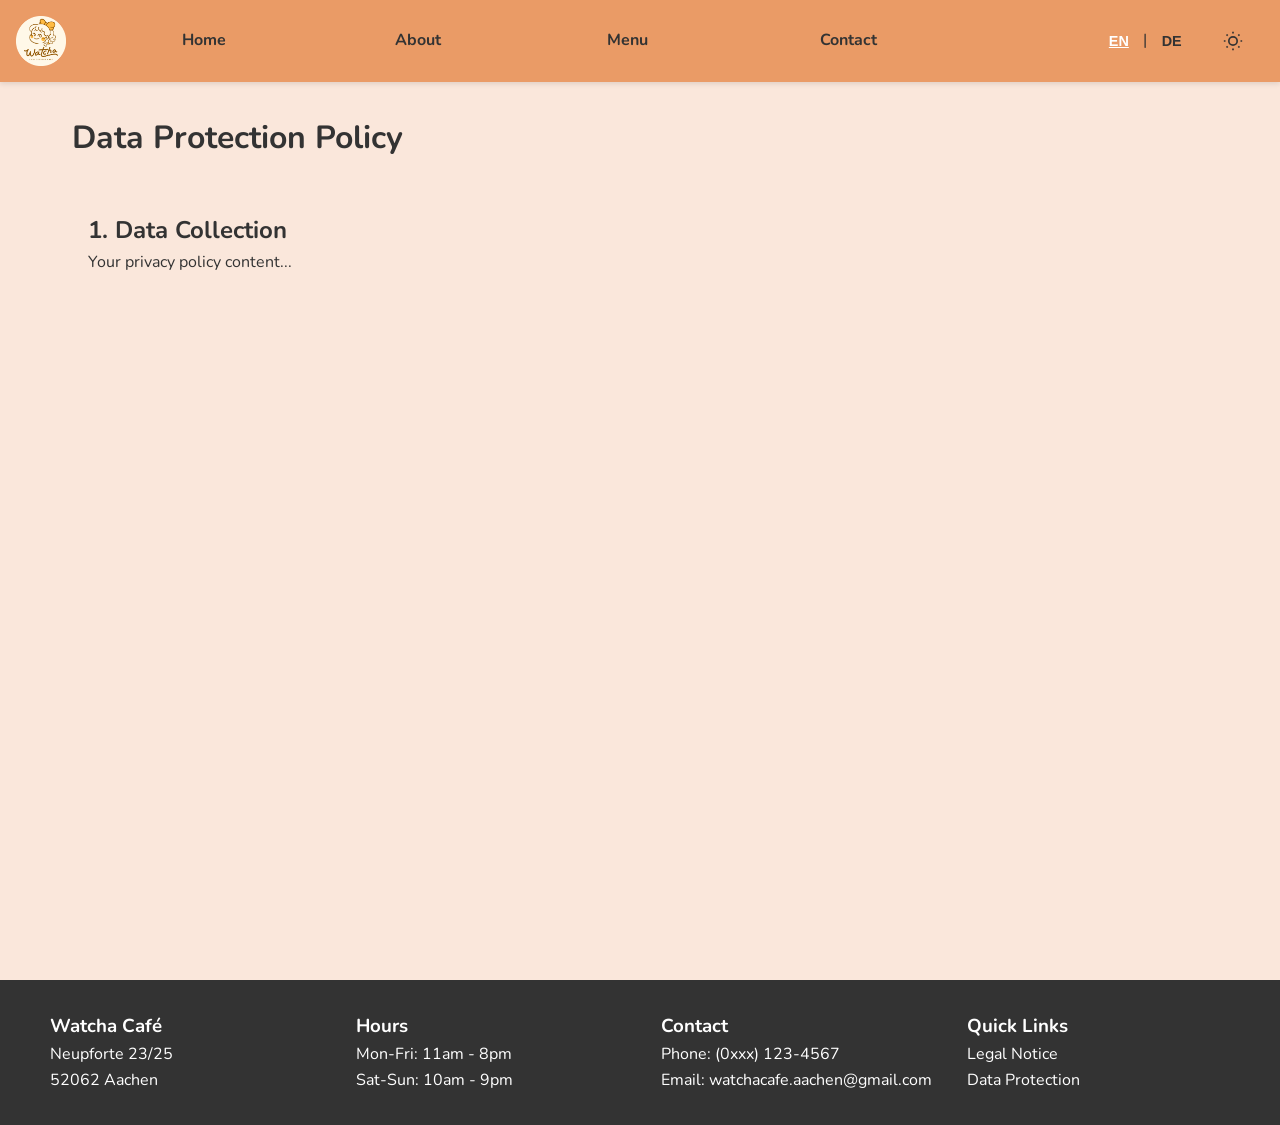
==== data_protection.html @ 5a6cb76c "add data protection and legal notice" ====
<!DOCTYPE html>
<html lang="en">
  <head>
    <meta charset="UTF-8" />
    <meta name="viewport" content="width=device-width, initial-scale=1.0" />
    <title>Data Protection - Watcha Café</title>
    <link
      href="https://fonts.googleapis.com/css2?family=Nunito:ital,wght@0,200..1000;1,200..1000&display=swap"
      rel="stylesheet"
    />
    <link rel="stylesheet" href="css/style.css" />
    <link rel="stylesheet" href="css/header.css" />
    <link rel="stylesheet" href="css/sections.css" />
    <link rel="stylesheet" href="css/footer.css" />
    <link rel="stylesheet" href="css/animation.css" />
    <link rel="stylesheet" href="css/dark_theme.css" />
    <link rel="stylesheet" href="css/responsive.css" />
  </head>
  <body>
    <header>
      <nav class="nav-container">
        <img src="images/logo_watcha.png" class="logo" />
        <div class="nav-links">
          <a href="index.html#home" data-translate="nav_home">Home</a>
          <a href="index.html#about" data-translate="nav_about">About</a>
          <a href="index.html#menu" data-translate="nav_menu">Menu</a>
          <a href="index.html#contact" data-translate="nav_contact">Contact</a>
        </div>
        <div class="controls-group">
          <div class="language-switcher">
            <button class="lang-btn active" onclick="changeLanguage('en')">
              EN
            </button>
            <span class="lang-separator">|</span>
            <button class="lang-btn" onclick="changeLanguage('de')">DE</button>
          </div>
          <button class="theme-toggle" aria-label="Toggle dark mode">
            <svg
              class="sun-icon"
              xmlns="http://www.w3.org/2000/svg"
              width="20"
              height="20"
              viewBox="0 0 24 24"
              fill="none"
              stroke="currentColor"
              stroke-width="2"
            >
              <circle cx="12" cy="12" r="5" />
              <path
                d="M12 1v2M12 21v2M4.22 4.22l1.42 1.42M18.36 18.36l1.42 1.42M1 12h2M21 12h2M4.22 19.78l1.42-1.42M18.36 5.64l1.42-1.42"
              />
            </svg>
            <svg
              class="moon-icon"
              xmlns="http://www.w3.org/2000/svg"
              width="20"
              height="20"
              viewBox="0 0 24 24"
              fill="none"
              stroke="currentColor"
              stroke-width="2"
            >
              <path d="M21 12.79A9 9 0 1 1 11.21 3 7 7 0 0 0 21 12.79z" />
            </svg>
          </button>
        </div>
        <button class="hamburger" aria-label="Menu">
          <span class="hamburger-line"></span>
          <span class="hamburger-line"></span>
          <span class="hamburger-line"></span>
        </button>
      </nav>
    </header>

    <main class="main_additional_page">
      <div class="container_additional_page">
        <h1>Data Protection Policy</h1>
        <section>
          <h2>1. Data Collection</h2>
          <p>Your privacy policy content...</p>
        </section>
      </div>
    </main>

    <footer>
      <div class="footer_content">
        <div class="footer_address">
          <h3>Watcha Café</h3>
          <p>Neupforte 23/25<br />52062 Aachen</p>
        </div>
        <div class="footer_hours">
          <h3 data-translate="footer_hours_title">Hours</h3>
          <p>
            <span data-translate="footer_hours_weekday">Mon-Fri</span>: 11am -
            8pm
            <br />
            <span data-translate="footer_hours_weekend">Sat-Sun</span>: 10am -
            9pm
          </p>
        </div>
        <div class="footer_contact">
          <h3 data-translate="contact_title">Contact</h3>
          <p>
            <span data-translate="contact_phone">Phone</span>: (0xxx) 123-4567
            <br />
            Email: watchacafe.aachen@gmail.com
          </p>
        </div>
        <div class="footer_quick_links">
            <h3 data-translate="footer_quick_links">Quick Links</h3>
            <p>
              <a href="legal_notice.html" data-translate="footer_legal_notice" class="footer_links">Legal Notice</a>
              <br />
              <a href="data_protection.html" data-translate="footer_data_protection" class="footer_links">Data Protection</a>
            </p>
        </div>
      </div>
    </footer>
    <script type="module" src="js/translations.js"></script>
    <script type="module" src="js/main.js"></script>
  </body>
</html>
---- css/style.css ----
* {
  margin: 0;
  padding: 0;
  box-sizing: border-box;
}

/* Light mode (default) colors */
:root {
  --background-color: #ffffff;
  --text-color: #333333;

  --header-bg: hsl(24, 76%, 66%);
  --header-text: #333333;
  --header-hover: #ffffff;

  --menu-item-bg: #ffffff;
  --menu-item-price: #e27b2e;

  --section-alt-bg: hsl(24, 76%, 92%);

  --footer-bg: #333333;
  --footer-text: #ffffff;
}

html {
  scroll-behavior: smooth;
  scroll-padding-top: 60px;
}

body {
  font-family: "Nunito", Arial, sans-serif;
  line-height: 1.6;
  background-color: var(--background-color);
  color: var(--text-color);
  transition: background-color 0.3s, color 0.3s;
}
---- css/header.css ----
header {
  position: fixed;
  top: 0;
  width: 100%;
  background: var(--header-bg);
  box-shadow: 0 2px 5px rgba(0, 0, 0, 0.1);
  z-index: 1000;
  margin-bottom: 0;
}

.controls-group {
  display: flex;
  align-items: center;
  gap: 1rem;
  margin-left: auto;
  margin-right: 0.8rem;
}

/* Language switcher styles */
.language-switcher {
  display: flex;
  align-items: center;
  gap: 0.5rem;
  margin-left: auto;
  padding-right: 1rem;
}

.lang-btn {
  background: none;
  border: none;
  font-size: 0.9rem;
  font-weight: bold;
  color: #333;
  cursor: pointer;
  padding: 0.2rem 0.4rem;
  transition: color 0.2s ease;
}

.lang-btn:hover {
  color: white;
}

.lang-btn.active {
  color: white;
  text-decoration: underline;
}

.lang-separator {
  color: #333;
}

/* Theme Toggle Button */
.theme-toggle {
  background: none;
  border: none;
  padding: 0.5rem;
  cursor: pointer;
  color: var(--header-text);
  display: flex;
  align-items: center;
  justify-content: center;
}

.theme-toggle .sun-icon,
.theme-toggle .moon-icon {
  transition: transform 0.3s;
}

.nav-container {
  max-width: 1300px;
  margin: 0 auto;
  padding: 1rem;
  display: flex;
  justify-content: space-between;
  align-items: center;
  position: relative;
  /* gap: 2rem; */
}

.logo {
  height: 50px;
}

.nav-links {
  display: flex;
  align-items: center;
  transition: all 0.1s ease-in-out;
}

.nav-links a {
  min-width: 110px;
  text-decoration: none;
  color: var(--header-text);
  font-weight: bold;
  transition: color 0.1s;
}

.nav-links a:hover {
  color: var(--header-hover);
}

/* for large screens */
@media (min-width: 769px) {
  .nav-links {
    position: absolute;
    left: 13%;
    gap: clamp(4rem, 8vw, 9rem);
  }

  .nav-links a {
    padding: 0.5rem 1rem; /* Equal padding around links */
    white-space: nowrap; /* Prevents text wrapping */
  }

  .language-switcher {
    padding-right: 0.7rem;
  }
}

/* for medium screens */
@media (min-width: 769px) and (max-width: 1100px) {
  .nav-links {
    position: absolute;
    left: 13%;
    gap: clamp(0.2rem, 1.5vw, 1rem);
  }
}

/* Hamburger menu */
.hamburger {
  display: none; /* Hidden by default on desktop */
  background: none;
  border: none;
  cursor: pointer;
  padding: 0;
  width: 28px;
  height: 20px;
  position: relative;
  z-index: 1002; /* Ensure it stays above the menu */
}

.hamburger-line {
  display: block;
  width: 100%;
  height: 2px;
  background-color: #333;
  position: absolute;
  left: 0;
  transition: all 0.25s ease-in-out;
}

/* Position each line */
.hamburger-line:nth-child(1) {
  top: 0;
}

.hamburger-line:nth-child(2) {
  top: 50%;
  transform: translateY(-50%);
}

.hamburger-line:nth-child(3) {
  bottom: 0;
}

/* Animation for the X state */
.hamburger.active .hamburger-line:nth-child(1) {
  transform: translateY(9px) rotate(45deg); /* height / 2 - 1 */
}

.hamburger.active .hamburger-line:nth-child(2) {
  opacity: 0;
}

.hamburger.active .hamburger-line:nth-child(3) {
  transform: translateY(-9px) rotate(-45deg);
}
---- css/sections.css ----
/* Main content styles */
main {
  min-height: 100vh;
  margin-top: 80px;
}

.main_additional_page {
  background: var(--section-alt-bg);
}

section {
  padding: 3rem 1rem;
}

.container {
  max-width: 1200px;
  margin: 0 auto;
}

.container_additional_page {
  max-width: 1200px;
  margin: 0 auto;
  padding: 2rem 2rem;
}

section > .container > p {
  margin-top: 20px;
  margin-left: 15px;
}

section > .container > h2 {
  margin-left: 15px;
}

/* Home section */
#home {
  background: url("/images/cafe.jpg") center/cover;
  opacity: 50%;
  height: 80vh;
  display: flex;
  align-items: center;
  justify-content: center;
  color: white;
  text-align: center;
  text-shadow: 2px 2px 4px rgba(0, 0, 0, 0.5);
}

/* About section */
#about {
  background: var(--section-alt-bg);
}

/* Contact section */
#contact {
  background: var(--section-alt-bg);
}

.contact-grid {
  display: grid;
  grid-template-columns: 1fr 1fr;
  gap: 2rem;
  padding: 0 1rem;
}

.contact-info p {
  margin-top: 20px;
}

.map-container {
  height: 400px;
  overflow: hidden;
  border-radius: 8px;
  width: 100%;
}

.map-container iframe {
  width: 100%;
  height: 100%;
  display: block;
}
---- css/footer.css ----
/* Footer styles */
footer {
  background: var(--footer-bg);
  color: var(--footer-text);
  padding: 2rem 1rem;
}

.footer_content {
  max-width: 1200px;
  margin: 0 auto;
  padding-left: 10px;
  display: grid;
  grid-template-columns: repeat(auto-fit, minmax(250px, 1fr));
  gap: 2rem;
}

.footer_links {
  text-decoration: none;
  color: var(--footer-text);
  border-bottom: 1px solid transparent;
  transition: color 0.3s ease, border-color 0.3s ease;
}

.footer_links:hover {
  color: hsl(24, 76%, 66%);
  border-bottom-color: hsl(24, 76%, 66%);
}
---- css/animation.css ----
.fade-in {
    opacity: 0;
    transform: translateY(20px);
    transition: opacity 0.5s ease-out, transform 0.5s ease-out;
}

.fade-in.visible {
    opacity: 1;
    transform: translateY(0);
}

.fade-in.fade-out {
    opacity: 0;
    transform: translateY(-20px);
}
---- css/dark_theme.css ----
[data-theme="dark"] {
  --background-color: #1a1a1a;
  --text-color: #ffffff;

  --header-bg: hsl(24, 56%, 46%);
  --header-text: #ffffff;
  --header-hover: #e0e0e0;

  --menu-item-bg: #2d2d2d;
  --menu-item-price: #ff9f5a;

  --section-alt-bg: #262626;

  --footer-bg: #1a1a1a;
  --footer-text: #ffffff;
}

[data-theme="dark"] .sun-icon {
  display: none;
}

[data-theme="light"] .moon-icon {
  display: none;
}
---- css/responsive.css ----
@media (max-width: 768px) {
  .nav-links {
    display: none;
  }

  .controls-group {
    margin-right: 1rem;
  }

  .controls-group .theme-toggle {
    margin-right: 1rem;
  }

  .hamburger {
    display: block;
  }

  .nav-links.active {
    display: flex;
    flex-direction: column;
    position: absolute;
    top: 100%;
    left: 0;
    right: 0;
    background-color: hsl(24, 76%, 70%);
    height: calc(100vh - 80px);
    padding: 0;
    box-shadow: 0 2px 5px rgba(0, 0, 0, 0.1);
    transform: none;
    align-items: center;
    gap: 0rem;
  }

  .nav-links.active a {
    width: 100%; 
    height: 25%;
    display: flex;
    justify-content: center;
    align-items: center;
    transition: all 0.3s ease;
    position: relative;
  }

  .nav-links.active a:hover {
    background-color: hsla(24, 76%, 60%, 1); /* Semi-transparent white */
    color: white;
  }

  .nav-links.active a:active {
    background-color: hsla(24, 76%, 30%, 1);
    transform: scale(0.98);
  }

  .contact-grid {
    grid-template-columns: 1fr;
  }
}
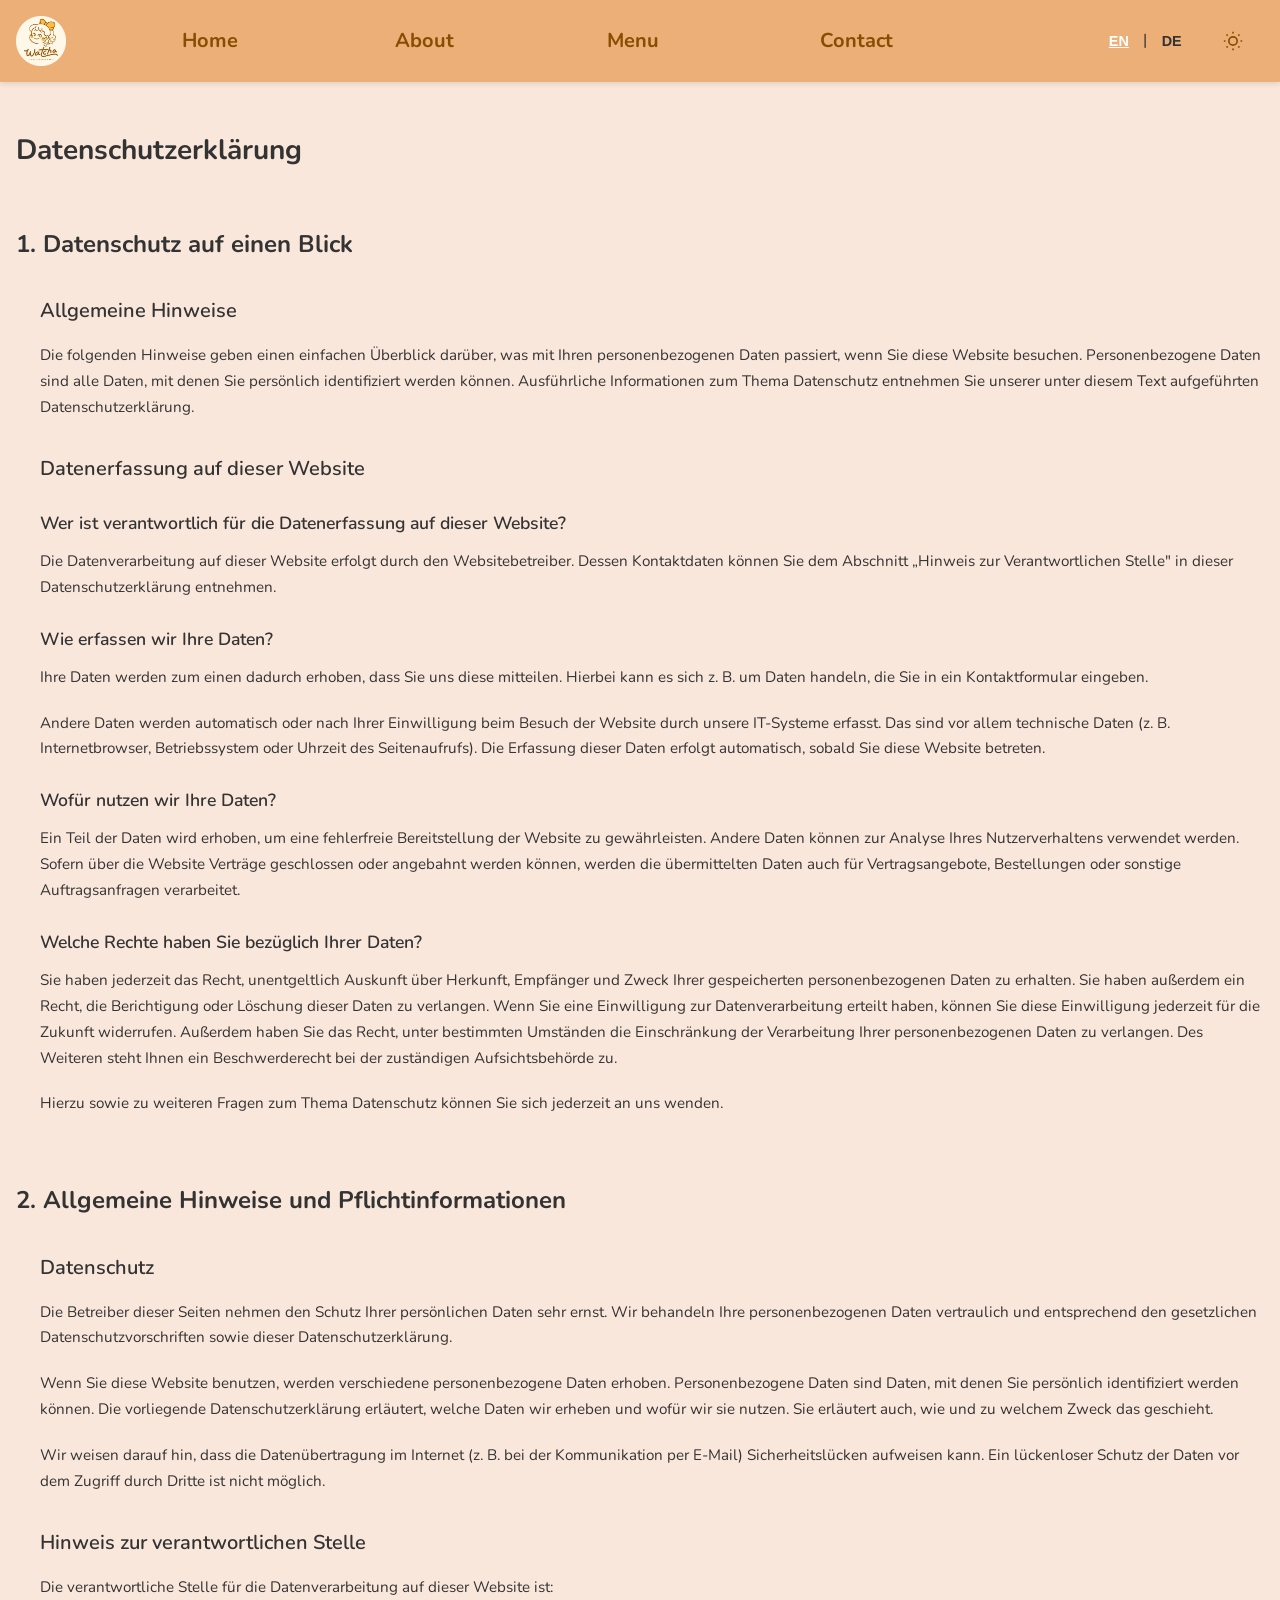
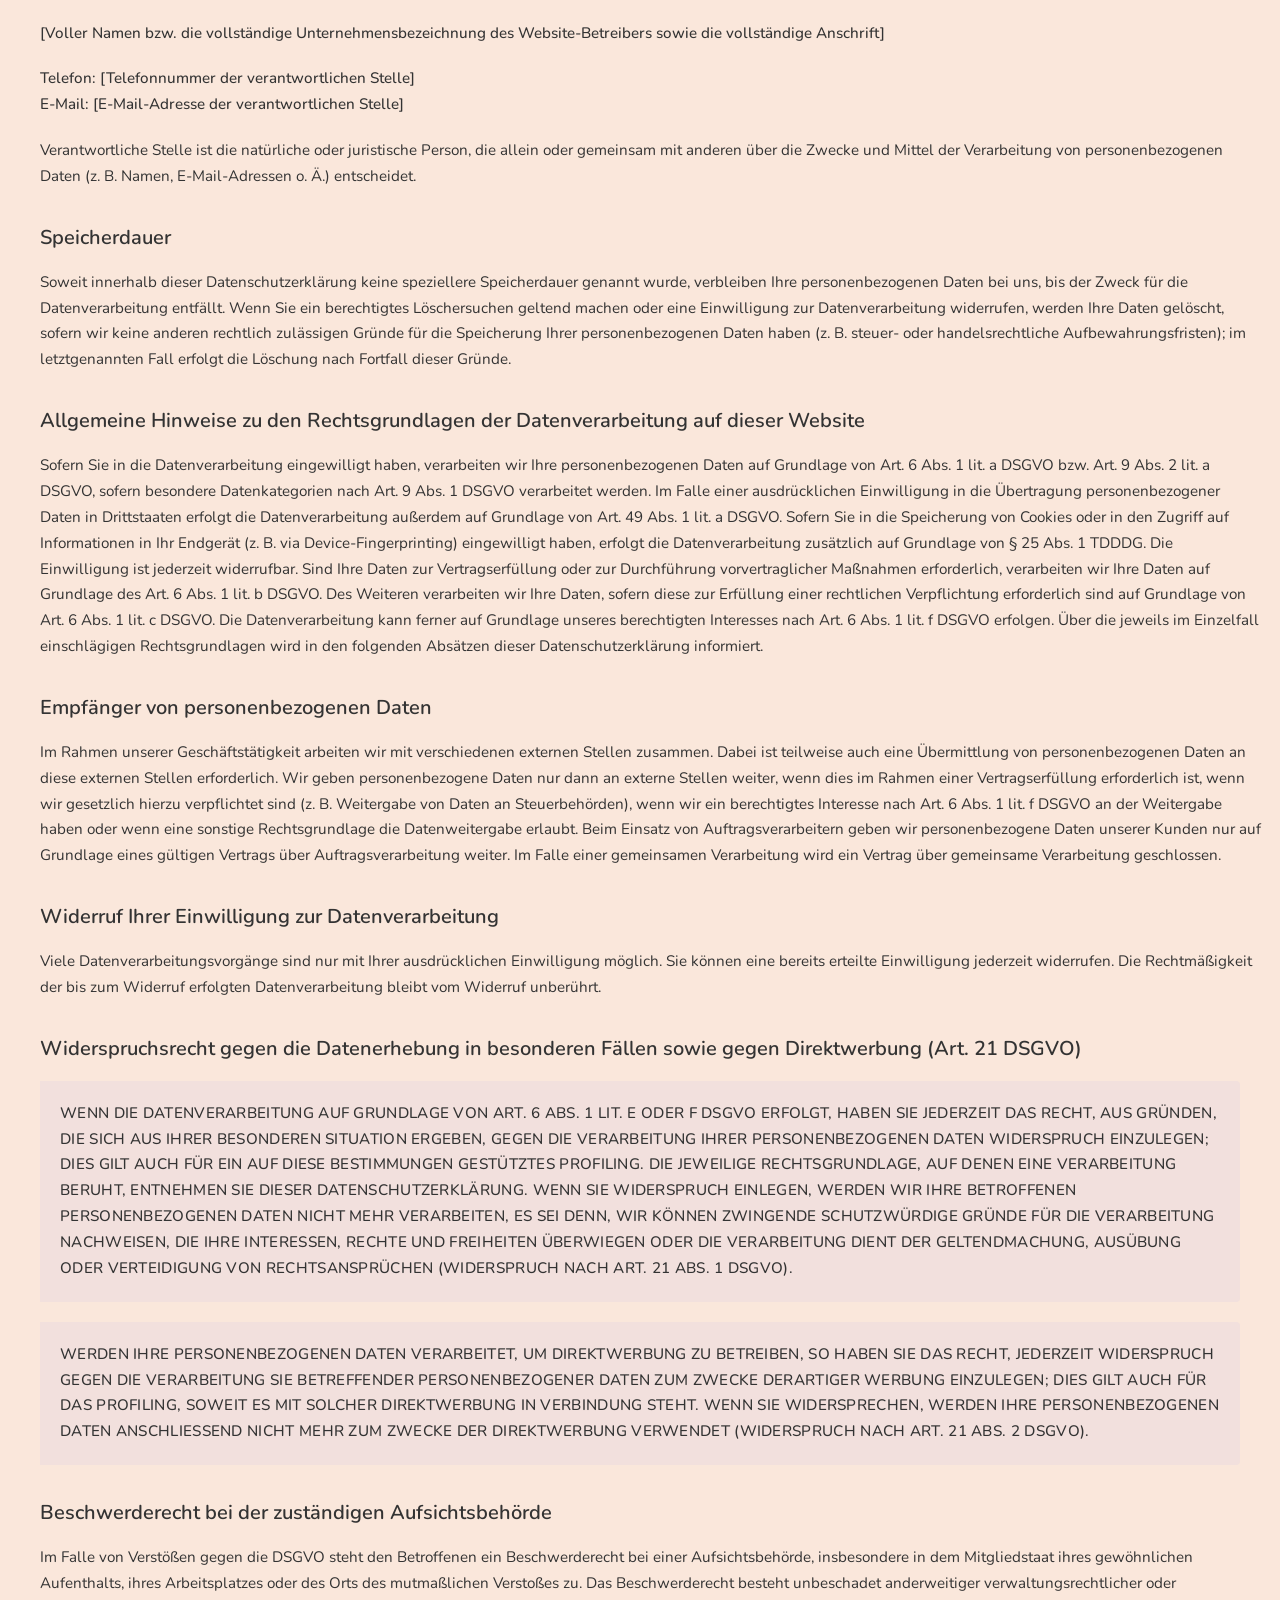
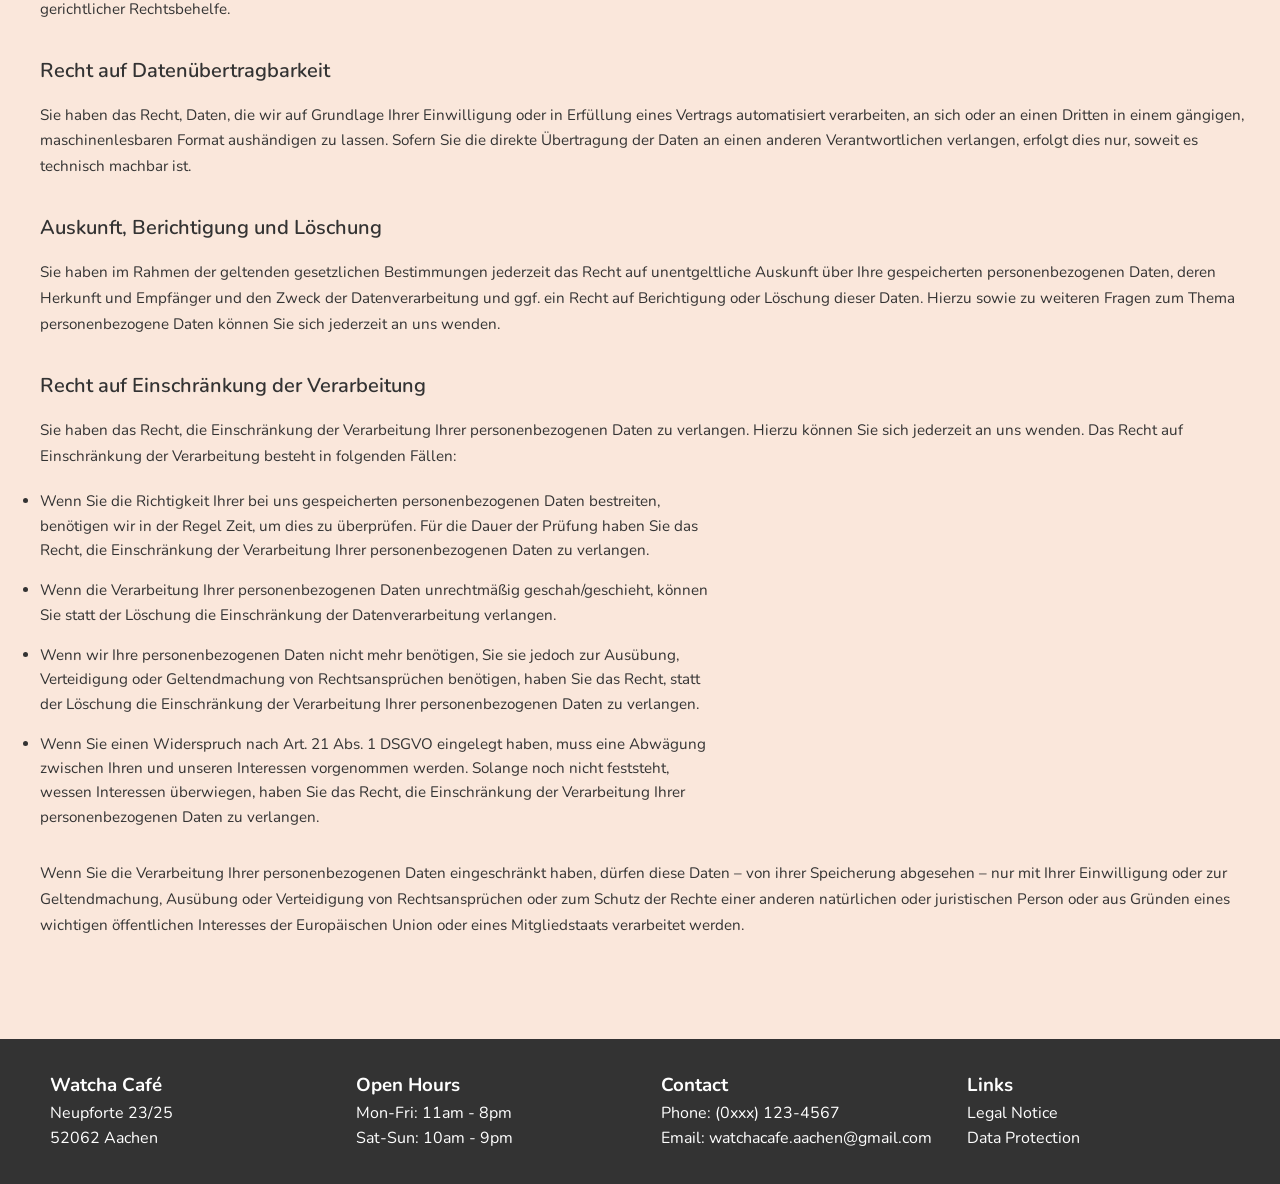
==== commit 2d5b578d: "add text for legal_notice and data_protection, beautify" ====
--- a/data_protection.html
+++ b/data_protection.html
@@ -15,6 +15,7 @@
     <link rel="stylesheet" href="css/animation.css" />
     <link rel="stylesheet" href="css/dark_theme.css" />
     <link rel="stylesheet" href="css/responsive.css" />
+    <link rel="stylesheet" href="css/legal_content.css" />
   </head>
   <body>
     <header>
@@ -28,9 +29,7 @@
         </div>
         <div class="controls-group">
           <div class="language-switcher">
-            <button class="lang-btn active" onclick="changeLanguage('en')">
-              EN
-            </button>
+            <button class="lang-btn active" onclick="changeLanguage('en')">EN</button>
             <span class="lang-separator">|</span>
             <button class="lang-btn" onclick="changeLanguage('de')">DE</button>
           </div>
@@ -72,13 +71,249 @@
       </nav>
     </header>
 
-    <main class="main_additional_page">
-      <div class="container_additional_page">
-        <h1>Data Protection Policy</h1>
-        <section>
-          <h2>1. Data Collection</h2>
-          <p>Your privacy policy content...</p>
-        </section>
+    <main class="legal-main">
+      <div class="legal-container">
+        <h1 class="legal-title">Datenschutzerklärung</h1>
+        <h2 class="legal-heading">1. Datenschutz auf einen Blick</h2>
+        <h3 class="legal-subheading">Allgemeine Hinweise</h3>
+        <p class="legal-text">
+          Die folgenden Hinweise geben einen einfachen Überblick darüber, was mit
+          Ihren personenbezogenen Daten passiert, wenn Sie diese Website besuchen.
+          Personenbezogene Daten sind alle Daten, mit denen Sie persönlich
+          identifiziert werden können. Ausführliche Informationen zum Thema
+          Datenschutz entnehmen Sie unserer unter diesem Text aufgeführten
+          Datenschutzerklärung.
+        </p>
+        <h3 class="legal-subheading">Datenerfassung auf dieser Website</h3>
+        <h4 class="legal-mini-heading">Wer ist verantwortlich für die Datenerfassung auf dieser Website?</h4>
+        <p class="legal-text">
+          Die Datenverarbeitung auf dieser Website erfolgt durch den
+          Websitebetreiber. Dessen Kontaktdaten können Sie dem Abschnitt „Hinweis
+          zur Verantwortlichen Stelle" in dieser Datenschutzerklärung entnehmen.
+        </p>
+        <h4 class="legal-mini-heading">Wie erfassen wir Ihre Daten?</h4>
+        <p class="legal-text">
+          Ihre Daten werden zum einen dadurch erhoben, dass Sie uns diese mitteilen.
+          Hierbei kann es sich z. B. um Daten handeln, die Sie in ein Kontaktformular
+          eingeben.
+        </p>
+        <p class="legal-text">
+          Andere Daten werden automatisch oder nach Ihrer Einwilligung beim Besuch
+          der Website durch unsere IT-Systeme erfasst. Das sind vor allem technische
+          Daten (z. B. Internetbrowser, Betriebssystem oder Uhrzeit des
+          Seitenaufrufs). Die Erfassung dieser Daten erfolgt automatisch, sobald Sie
+          diese Website betreten.
+        </p>
+        <h4 class="legal-mini-heading">Wofür nutzen wir Ihre Daten?</h4>
+        <p class="legal-text">
+          Ein Teil der Daten wird erhoben, um eine fehlerfreie Bereitstellung der
+          Website zu gewährleisten. Andere Daten können zur Analyse Ihres
+          Nutzerverhaltens verwendet werden. Sofern über die Website Verträge
+          geschlossen oder angebahnt werden können, werden die übermittelten Daten
+          auch für Vertragsangebote, Bestellungen oder sonstige Auftragsanfragen
+          verarbeitet.
+        </p>
+        <h4 class="legal-mini-heading">Welche Rechte haben Sie bezüglich Ihrer Daten?</h4>
+        <p class="legal-text">
+          Sie haben jederzeit das Recht, unentgeltlich Auskunft über Herkunft,
+          Empfänger und Zweck Ihrer gespeicherten personenbezogenen Daten zu
+          erhalten. Sie haben außerdem ein Recht, die Berichtigung oder Löschung
+          dieser Daten zu verlangen. Wenn Sie eine Einwilligung zur
+          Datenverarbeitung erteilt haben, können Sie diese Einwilligung jederzeit
+          für die Zukunft widerrufen. Außerdem haben Sie das Recht, unter bestimmten
+          Umständen die Einschränkung der Verarbeitung Ihrer personenbezogenen Daten
+          zu verlangen. Des Weiteren steht Ihnen ein Beschwerderecht bei der
+          zuständigen Aufsichtsbehörde zu.
+        </p>
+        <p class="legal-text">
+          Hierzu sowie zu weiteren Fragen zum Thema Datenschutz können Sie sich
+          jederzeit an uns wenden.
+        </p>
+        <h2 class="legal-heading">2. Allgemeine Hinweise und Pflichtinformationen</h2>
+        <h3 class="legal-subheading">Datenschutz</h3>
+        <p class="legal-text">
+          Die Betreiber dieser Seiten nehmen den Schutz Ihrer persönlichen Daten
+          sehr ernst. Wir behandeln Ihre personenbezogenen Daten vertraulich und
+          entsprechend den gesetzlichen Datenschutzvorschriften sowie dieser
+          Datenschutzerklärung.
+        </p>
+        <p class="legal-text">
+          Wenn Sie diese Website benutzen, werden verschiedene personenbezogene
+          Daten erhoben. Personenbezogene Daten sind Daten, mit denen Sie persönlich
+          identifiziert werden können. Die vorliegende Datenschutzerklärung
+          erläutert, welche Daten wir erheben und wofür wir sie nutzen. Sie erläutert
+          auch, wie und zu welchem Zweck das geschieht.
+        </p>
+        <p class="legal-text">
+          Wir weisen darauf hin, dass die Datenübertragung im Internet (z. B. bei der
+          Kommunikation per E-Mail) Sicherheitslücken aufweisen kann. Ein lückenloser
+          Schutz der Daten vor dem Zugriff durch Dritte ist nicht möglich.
+        </p>
+        <h3 class="legal-subheading">Hinweis zur verantwortlichen Stelle</h3>
+        <p class="legal-text">
+          Die verantwortliche Stelle für die Datenverarbeitung auf dieser Website
+          ist:
+        </p>
+        <p class="legal-contact-info">
+          [Voller Namen bzw. die vollständige Unternehmensbezeichnung des
+          Website-Betreibers sowie die vollständige Anschrift]
+        </p>
+        <p class="legal-contact-info">
+          Telefon: [Telefonnummer der verantwortlichen Stelle]
+          <br />
+          E-Mail: [E-Mail-Adresse der verantwortlichen Stelle]
+        </p>
+        <p class="legal-text">
+          Verantwortliche Stelle ist die natürliche oder juristische Person, die
+          allein oder gemeinsam mit anderen über die Zwecke und Mittel der
+          Verarbeitung von personenbezogenen Daten (z. B. Namen, E-Mail-Adressen o.
+          Ä.) entscheidet.
+        </p>
+        <h3 class="legal-subheading">Speicherdauer</h3>
+        <p class="legal-text">
+          Soweit innerhalb dieser Datenschutzerklärung keine speziellere Speicherdauer
+          genannt wurde, verbleiben Ihre personenbezogenen Daten bei uns, bis der
+          Zweck für die Datenverarbeitung entfällt. Wenn Sie ein berechtigtes
+          Löschersuchen geltend machen oder eine Einwilligung zur Datenverarbeitung
+          widerrufen, werden Ihre Daten gelöscht, sofern wir keine anderen rechtlich
+          zulässigen Gründe für die Speicherung Ihrer personenbezogenen Daten haben
+          (z. B. steuer- oder handelsrechtliche Aufbewahrungsfristen); im
+          letztgenannten Fall erfolgt die Löschung nach Fortfall dieser Gründe.
+        </p>
+        <h3 class="legal-subheading">Allgemeine Hinweise zu den Rechtsgrundlagen der Datenverarbeitung auf dieser Website</h3>
+        <p class="legal-text">
+          Sofern Sie in die Datenverarbeitung eingewilligt haben, verarbeiten wir Ihre
+          personenbezogenen Daten auf Grundlage von Art. 6 Abs. 1 lit. a DSGVO bzw.
+          Art. 9 Abs. 2 lit. a DSGVO, sofern besondere Datenkategorien nach Art. 9
+          Abs. 1 DSGVO verarbeitet werden. Im Falle einer ausdrücklichen Einwilligung
+          in die Übertragung personenbezogener Daten in Drittstaaten erfolgt die
+          Datenverarbeitung außerdem auf Grundlage von Art. 49 Abs. 1 lit. a DSGVO.
+          Sofern Sie in die Speicherung von Cookies oder in den Zugriff auf
+          Informationen in Ihr Endgerät (z. B. via Device-Fingerprinting) eingewilligt
+          haben, erfolgt die Datenverarbeitung zusätzlich auf Grundlage von § 25 Abs.
+          1 TDDDG. Die Einwilligung ist jederzeit widerrufbar. Sind Ihre Daten zur
+          Vertragserfüllung oder zur Durchführung vorvertraglicher Maßnahmen
+          erforderlich, verarbeiten wir Ihre Daten auf Grundlage des Art. 6 Abs. 1
+          lit. b DSGVO. Des Weiteren verarbeiten wir Ihre Daten, sofern diese zur
+          Erfüllung einer rechtlichen Verpflichtung erforderlich sind auf Grundlage
+          von Art. 6 Abs. 1 lit. c DSGVO. Die Datenverarbeitung kann ferner auf
+          Grundlage unseres berechtigten Interesses nach Art. 6 Abs. 1 lit. f DSGVO
+          erfolgen. Über die jeweils im Einzelfall einschlägigen Rechtsgrundlagen
+          wird in den folgenden Absätzen dieser Datenschutzerklärung informiert.
+        </p>
+        <h3 class="legal-subheading">Empfänger von personenbezogenen Daten</h3>
+        <p class="legal-text">
+          Im Rahmen unserer Geschäftstätigkeit arbeiten wir mit verschiedenen externen
+          Stellen zusammen. Dabei ist teilweise auch eine Übermittlung von
+          personenbezogenen Daten an diese externen Stellen erforderlich. Wir geben
+          personenbezogene Daten nur dann an externe Stellen weiter, wenn dies im
+          Rahmen einer Vertragserfüllung erforderlich ist, wenn wir gesetzlich hierzu
+          verpflichtet sind (z. B. Weitergabe von Daten an Steuerbehörden), wenn wir
+          ein berechtigtes Interesse nach Art. 6 Abs. 1 lit. f DSGVO an der Weitergabe
+          haben oder wenn eine sonstige Rechtsgrundlage die Datenweitergabe erlaubt.
+          Beim Einsatz von Auftragsverarbeitern geben wir personenbezogene Daten
+          unserer Kunden nur auf Grundlage eines gültigen Vertrags über
+          Auftragsverarbeitung weiter. Im Falle einer gemeinsamen Verarbeitung wird
+          ein Vertrag über gemeinsame Verarbeitung geschlossen.
+        </p>
+        <h3 class="legal-subheading">Widerruf Ihrer Einwilligung zur Datenverarbeitung</h3>
+        <p class="legal-text">
+          Viele Datenverarbeitungsvorgänge sind nur mit Ihrer ausdrücklichen
+          Einwilligung möglich. Sie können eine bereits erteilte Einwilligung
+          jederzeit widerrufen. Die Rechtmäßigkeit der bis zum Widerruf erfolgten
+          Datenverarbeitung bleibt vom Widerruf unberührt.
+        </p>
+        <h3 class="legal-subheading">Widerspruchsrecht gegen die Datenerhebung in besonderen Fällen sowie gegen Direktwerbung (Art. 21 DSGVO)</h3>
+        <p class="legal-text legal-highlighted">
+          WENN DIE DATENVERARBEITUNG AUF GRUNDLAGE VON ART. 6 ABS. 1 LIT. E ODER F
+          DSGVO ERFOLGT, HABEN SIE JEDERZEIT DAS RECHT, AUS GRÜNDEN, DIE SICH AUS
+          IHRER BESONDEREN SITUATION ERGEBEN, GEGEN DIE VERARBEITUNG IHRER
+          PERSONENBEZOGENEN DATEN WIDERSPRUCH EINZULEGEN; DIES GILT AUCH FÜR EIN AUF
+          DIESE BESTIMMUNGEN GESTÜTZTES PROFILING. DIE JEWEILIGE RECHTSGRUNDLAGE, AUF
+          DENEN EINE VERARBEITUNG BERUHT, ENTNEHMEN SIE DIESER DATENSCHUTZERKLÄRUNG.
+          WENN SIE WIDERSPRUCH EINLEGEN, WERDEN WIR IHRE BETROFFENEN PERSONENBEZOGENEN
+          DATEN NICHT MEHR VERARBEITEN, ES SEI DENN, WIR KÖNNEN ZWINGENDE
+          SCHUTZWÜRDIGE GRÜNDE FÜR DIE VERARBEITUNG NACHWEISEN, DIE IHRE INTERESSEN,
+          RECHTE UND FREIHEITEN ÜBERWIEGEN ODER DIE VERARBEITUNG DIENT DER
+          GELTENDMACHUNG, AUSÜBUNG ODER VERTEIDIGUNG VON RECHTSANSPRÜCHEN (WIDERSPRUCH
+          NACH ART. 21 ABS. 1 DSGVO).
+        </p>
+        <p class="legal-text legal-highlighted">
+          WERDEN IHRE PERSONENBEZOGENEN DATEN VERARBEITET, UM DIREKTWERBUNG ZU
+          BETREIBEN, SO HABEN SIE DAS RECHT, JEDERZEIT WIDERSPRUCH GEGEN DIE
+          VERARBEITUNG SIE BETREFFENDER PERSONENBEZOGENER DATEN ZUM ZWECKE DERARTIGER
+          WERBUNG EINZULEGEN; DIES GILT AUCH FÜR DAS PROFILING, SOWEIT ES MIT SOLCHER
+          DIREKTWERBUNG IN VERBINDUNG STEHT. WENN SIE WIDERSPRECHEN, WERDEN IHRE
+          PERSONENBEZOGENEN DATEN ANSCHLIESSEND NICHT MEHR ZUM ZWECKE DER
+          DIREKTWERBUNG VERWENDET (WIDERSPRUCH NACH ART. 21 ABS. 2 DSGVO).
+        </p>
+        <h3 class="legal-subheading">Beschwerderecht bei der zuständigen Aufsichtsbehörde</h3>
+        <p class="legal-text">
+          Im Falle von Verstößen gegen die DSGVO steht den Betroffenen ein
+          Beschwerderecht bei einer Aufsichtsbehörde, insbesondere in dem Mitgliedstaat
+          ihres gewöhnlichen Aufenthalts, ihres Arbeitsplatzes oder des Orts des
+          mutmaßlichen Verstoßes zu. Das Beschwerderecht besteht unbeschadet
+          anderweitiger verwaltungsrechtlicher oder gerichtlicher Rechtsbehelfe.
+        </p>
+        <h3 class="legal-subheading">Recht auf Datenübertragbarkeit</h3>
+        <p class="legal-text">
+          Sie haben das Recht, Daten, die wir auf Grundlage Ihrer Einwilligung oder in
+          Erfüllung eines Vertrags automatisiert verarbeiten, an sich oder an einen
+          Dritten in einem gängigen, maschinenlesbaren Format aushändigen zu lassen.
+          Sofern Sie die direkte Übertragung der Daten an einen anderen
+          Verantwortlichen verlangen, erfolgt dies nur, soweit es technisch machbar
+          ist.
+        </p>
+        <h3 class="legal-subheading">Auskunft, Berichtigung und Löschung</h3>
+        <p class="legal-text">
+          Sie haben im Rahmen der geltenden gesetzlichen Bestimmungen jederzeit das
+          Recht auf unentgeltliche Auskunft über Ihre gespeicherten personenbezogenen
+          Daten, deren Herkunft und Empfänger und den Zweck der Datenverarbeitung und
+          ggf. ein Recht auf Berichtigung oder Löschung dieser Daten. Hierzu sowie zu
+          weiteren Fragen zum Thema personenbezogene Daten können Sie sich jederzeit
+          an uns wenden.
+        </p>
+        <h3 class="legal-subheading">Recht auf Einschränkung der Verarbeitung</h3>
+        <p class="legal-text">
+          Sie haben das Recht, die Einschränkung der Verarbeitung Ihrer
+          personenbezogenen Daten zu verlangen. Hierzu können Sie sich jederzeit an
+          uns wenden. Das Recht auf Einschränkung der Verarbeitung besteht in
+          folgenden Fällen:
+        </p>
+        <ul class="legal-list">
+          <li class="legal-list-item">
+            Wenn Sie die Richtigkeit Ihrer bei uns gespeicherten personenbezogenen
+            Daten bestreiten, benötigen wir in der Regel Zeit, um dies zu überprüfen.
+            Für die Dauer der Prüfung haben Sie das Recht, die Einschränkung der
+            Verarbeitung Ihrer personenbezogenen Daten zu verlangen.
+          </li>
+          <li class="legal-list-item">
+            Wenn die Verarbeitung Ihrer personenbezogenen Daten unrechtmäßig
+            geschah/geschieht, können Sie statt der Löschung die Einschränkung der
+            Datenverarbeitung verlangen.
+          </li>
+          <li class="legal-list-item">
+            Wenn wir Ihre personenbezogenen Daten nicht mehr benötigen, Sie sie jedoch
+            zur Ausübung, Verteidigung oder Geltendmachung von Rechtsansprüchen
+            benötigen, haben Sie das Recht, statt der Löschung die Einschränkung der
+            Verarbeitung Ihrer personenbezogenen Daten zu verlangen.
+          </li>
+          <li class="legal-list-item">
+            Wenn Sie einen Widerspruch nach Art. 21 Abs. 1 DSGVO eingelegt haben, muss
+            eine Abwägung zwischen Ihren und unseren Interessen vorgenommen werden.
+            Solange noch nicht feststeht, wessen Interessen überwiegen, haben Sie das
+            Recht, die Einschränkung der Verarbeitung Ihrer personenbezogenen Daten zu
+            verlangen.
+          </li>
+        </ul>
+        <p class="legal-text">
+          Wenn Sie die Verarbeitung Ihrer personenbezogenen Daten eingeschränkt
+          haben, dürfen diese Daten – von ihrer Speicherung abgesehen – nur mit Ihrer
+          Einwilligung oder zur Geltendmachung, Ausübung oder Verteidigung von
+          Rechtsansprüchen oder zum Schutz der Rechte einer anderen natürlichen oder
+          juristischen Person oder aus Gründen eines wichtigen öffentlichen Interesses
+          der Europäischen Union oder eines Mitgliedstaats verarbeitet werden.
+        </p>
       </div>
     </main>
 
--- a/css/style.css
+++ b/css/style.css
@@ -9,8 +9,8 @@
   --background-color: #ffffff;
   --text-color: #333333;
 
-  --header-bg: hsl(24, 76%, 66%);
-  --header-text: #333333;
+  --header-bg: hsl(28, 77%, 70%);
+  --header-text: #884d01;
   --header-hover: #ffffff;
 
   --menu-item-bg: #ffffff;
--- a/css/header.css
+++ b/css/header.css
@@ -93,6 +93,7 @@
   color: var(--header-text);
   font-weight: bold;
   transition: color 0.1s;
+  font-size: 1.25rem;
 }
 
 .nav-links a:hover {
--- a/css/dark_theme.css
+++ b/css/dark_theme.css
@@ -2,7 +2,7 @@
   --background-color: #1a1a1a;
   --text-color: #ffffff;
 
-  --header-bg: hsl(24, 56%, 46%);
+  --header-bg: hsl(28, 73%, 60%);
   --header-text: #ffffff;
   --header-hover: #e0e0e0;
 
--- a/css/legal_content.css
+++ b/css/legal_content.css
@@ -0,0 +1,180 @@
+.legal-main {
+    min-height: 100vh;
+    margin-top: 80px;
+    background: var(--section-alt-bg);
+    color: var(--text-color);
+  }
+  
+  .legal-container {
+    max-width: 1300px; /* Match the header's max-width */
+    margin: 0 auto;
+    padding: 3rem 1rem 5rem;
+    font-family: 'Nunito', sans-serif;
+  }
+  
+  /* Typography for legal pages */
+  .legal-title {
+    font-size: 2.5rem;
+    font-weight: 700;
+    margin-bottom: 2.5rem;
+    color: var(--heading-color);
+    border-bottom: 2px solid var(--accent-color);
+    padding-bottom: 0.75rem;
+  }
+  
+  .legal-heading, 
+  .legal-subheading, 
+  .legal-mini-heading,
+  .legal-title,
+  .legal-list,
+  .legal-contact-info,
+  .legal-highlighted {
+    max-width: 100%;
+    padding-left: 0;
+    padding-right: 0;
+    margin-left: 0;
+    margin-right: 0;
+  }
+  
+  .legal-subheading {
+    font-size: 1.5rem;
+    font-weight: 600;
+    margin-top: 2rem;
+    margin-bottom: 1rem;
+    color: var(--heading-color);
+    padding-left: 1.5rem;
+  }
+  
+  .legal-mini-heading {
+    font-size: 1.2rem;
+    font-weight: 600;
+    margin-top: 1.5rem;
+    margin-bottom: 0.75rem;
+    color: var(--heading-color);
+    padding-left: 1.5rem;
+  }
+  
+  /* Content wrapper to create a consistent column width */
+  .legal-content-wrapper {
+    max-width: 900px;
+    margin: 0 auto;
+    padding: 0 1rem;
+  }
+  
+  .legal-text {
+    font-size: 1rem;
+    line-height: 1.7;
+    margin-bottom: 1.25rem;
+    max-width: 100%;
+    padding-left: 1.5rem;
+  }
+  
+  .legal-contact-info {
+    font-size: 1rem;
+    line-height: 1.7;
+    margin-bottom: 1.25rem;
+    padding-left: 1.5rem;
+    border-left: 3px solid var(--accent-color);
+    font-weight: 500;
+  }
+  
+  /* Special styling for highlighted legal text (all caps sections) */
+  .legal-highlighted {
+    background-color: rgba(var(--accent-color-rgb, 100, 100, 255), 0.05);
+    padding: 1.5rem 1.5rem 1.5rem 1.5rem;
+    margin-left: 1.5rem;
+    margin-right: 1.5rem;
+    border-left: 4px solid var(--accent-color);
+    border-radius: 0 4px 4px 0;
+    font-weight: 500;
+    letter-spacing: 0.02em;
+  }
+  
+  /* List styling */
+  .legal-list {
+    margin: 1rem 0 2rem 4rem;
+    list-style-type: disc;
+    padding-right: 1.5rem;
+  }
+  
+  .legal-list-item {
+    margin-bottom: 1rem;
+    line-height: 1.6;
+    max-width: 75ch;
+  }
+  
+  .legal-list-item::marker {
+    color: var(--accent-color);
+  }
+  
+  /* Add spacing between sections */
+  .legal-container > h2:not(:first-of-type) {
+    margin-top: 4rem;
+  }
+  
+  /* Responsive adjustments */
+  @media (max-width: 768px) {
+    .legal-content-wrapper {
+      padding: 0;
+    }
+  }
+    
+    .legal-title {
+      font-size: 2rem;
+      margin-bottom: 2rem;
+    }
+    
+    .legal-heading {
+      font-size: 1.75rem;
+      margin-top: 2.5rem;
+    }
+    
+    .legal-subheading {
+      font-size: 1.35rem;
+    }
+    
+    .legal-mini-heading {
+      font-size: 1.1rem;
+    }
+    
+    .legal-text,
+    .legal-contact-info,
+    .legal-list-item {
+      font-size: 0.95rem;
+    }
+    
+    .legal-highlighted {
+      padding: 1.25rem;
+    }
+  
+  @media (max-width: 480px) {
+    .legal-container {
+      padding: 2rem 1rem 3rem;
+    }
+  }
+    
+    .legal-title {
+      font-size: 1.75rem;
+    }
+    
+    .legal-heading {
+      font-size: 1.5rem;
+    }
+    
+    .legal-subheading {
+      font-size: 1.25rem;
+    }
+    
+    .legal-list {
+      margin-left: 1.5rem;
+    }
+
+  
+  /* Dark mode specific adjustments */
+  :root.dark-theme .legal-highlighted {
+    background-color: rgba(var(--accent-color-rgb, 100, 100, 255), 0.1);
+  }
+  
+  :root.dark-theme .legal-contact-info {
+    background-color: rgba(255, 255, 255, 0.03);
+  }
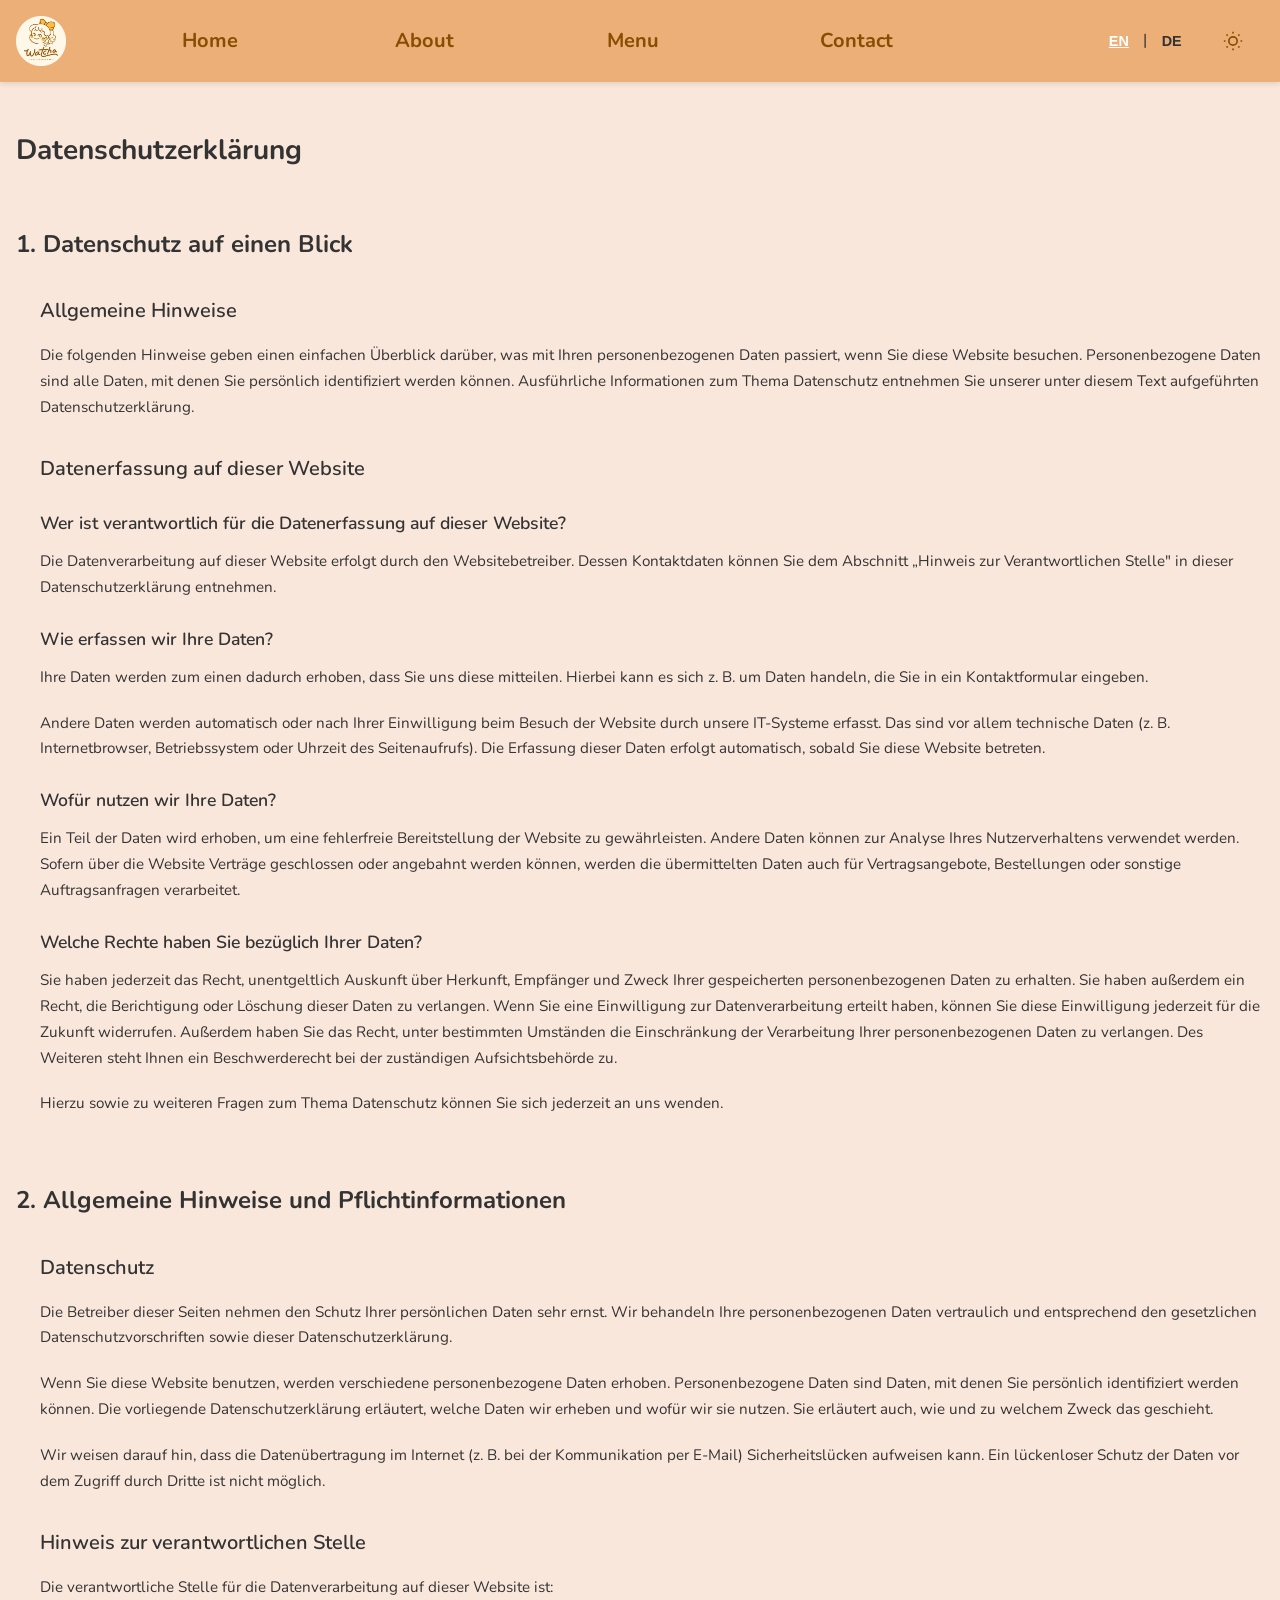
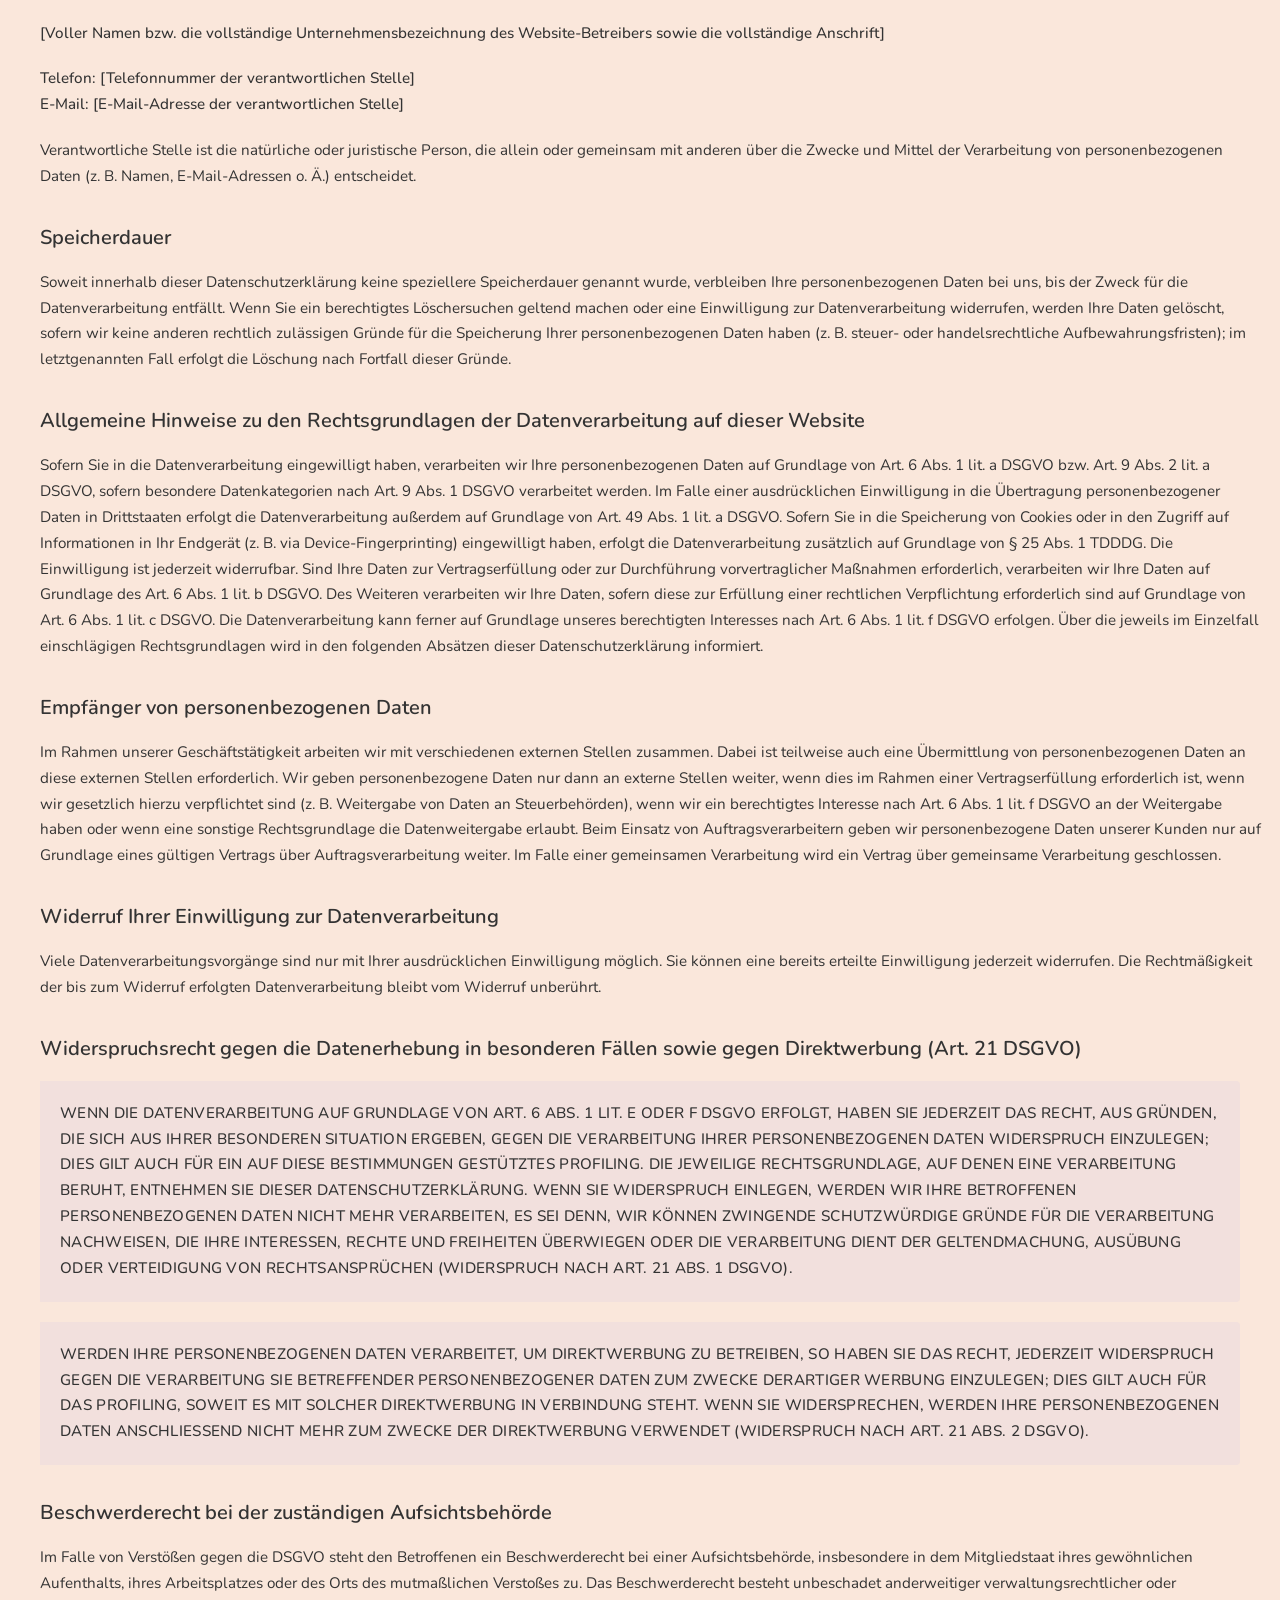
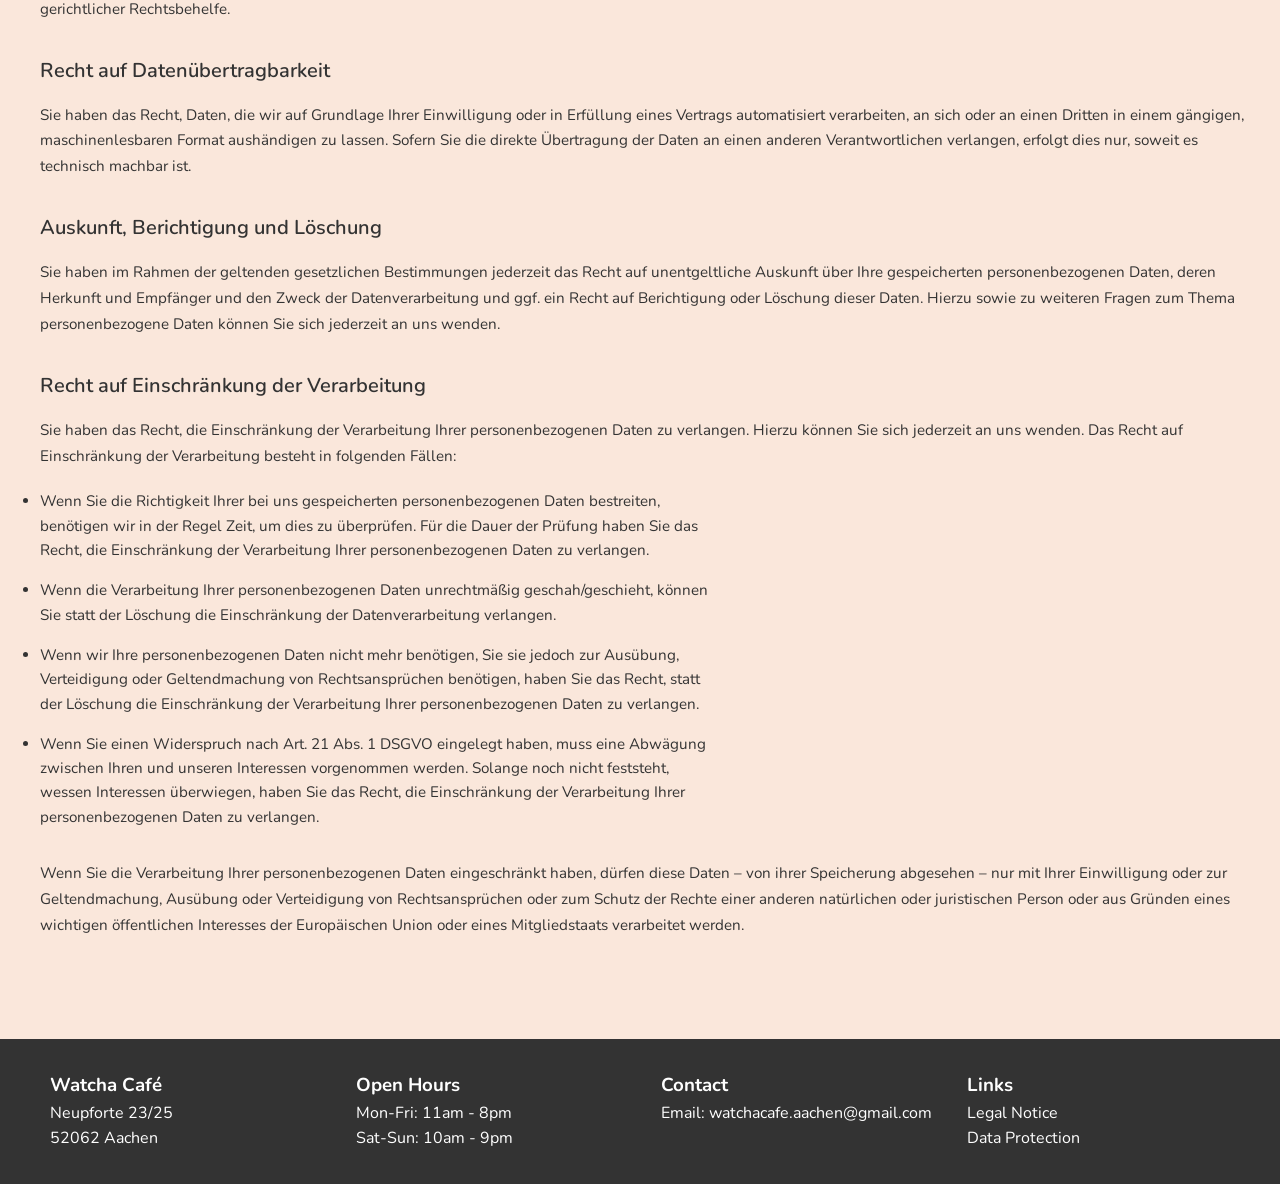
==== commit 93482586: "remove phone number" ====
--- a/data_protection.html
+++ b/data_protection.html
@@ -336,8 +336,6 @@
         <div class="footer_contact">
           <h3 data-translate="contact_title">Contact</h3>
           <p>
-            <span data-translate="contact_phone">Phone</span>: (0xxx) 123-4567
-            <br />
             Email: watchacafe.aachen@gmail.com
           </p>
         </div>
--- a/css/sections.css
+++ b/css/sections.css
@@ -34,7 +34,7 @@
 
 /* Home section */
 #home {
-  background: url("/images/cafe.jpg") center/cover;
+  background: url("/images/Thai\ Tea.jpg") center/cover;
   opacity: 50%;
   height: 80vh;
   display: flex;
